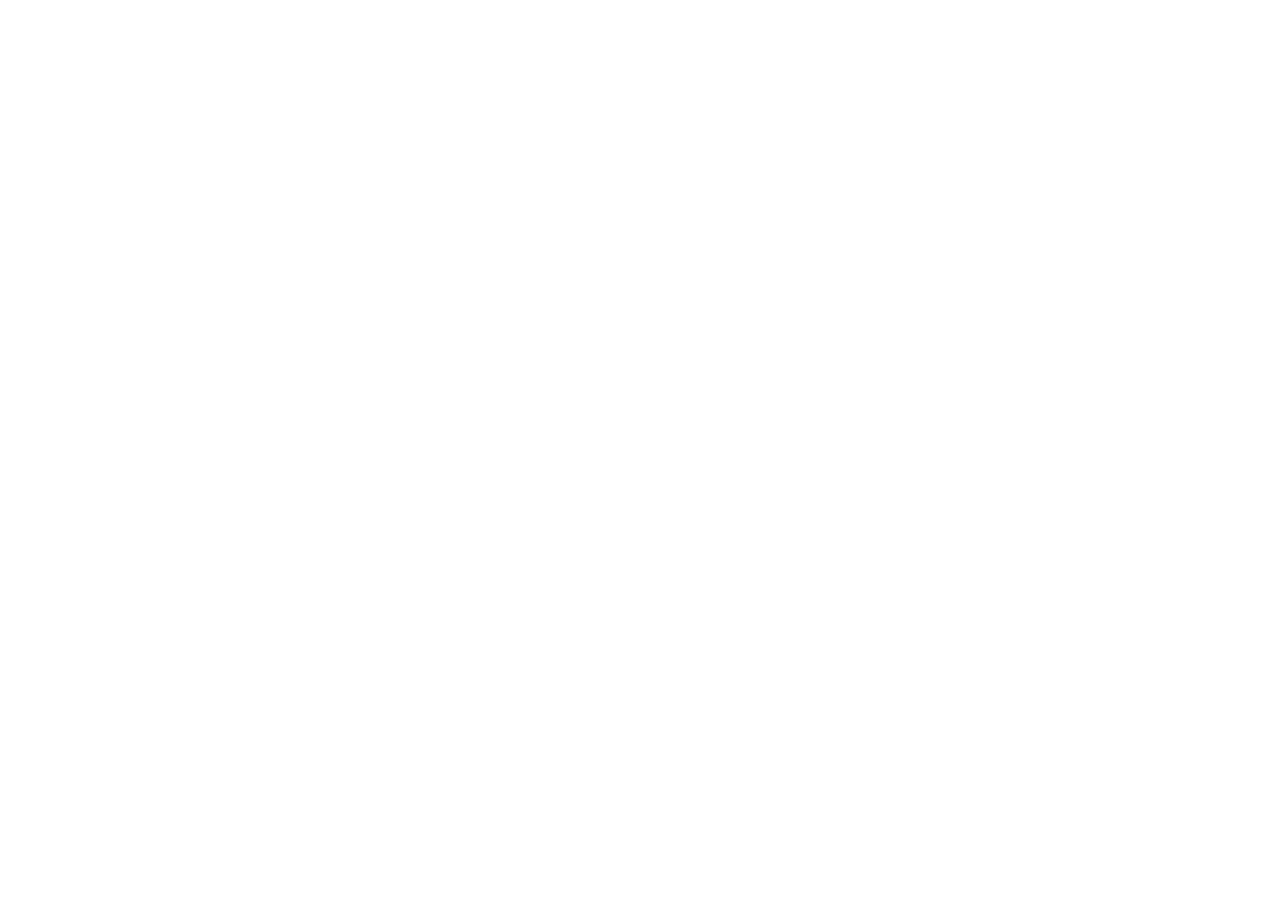
==== test.html @ aba90f04 "Targets with start of map infowindow" ====
<!doctype html>
<head>
    <title>Visibly</title>
    <script>

/**
 * @license
 * Copyright 2019 Google LLC. All Rights Reserved.
 * SPDX-License-Identifier: Apache-2.0
 */
// Initialize and add the map
let map;

async function initMap() {
  // The location of Uluru
  const position = { lat: -25.344, lng: 131.031 };
  // Request needed libraries.
  //@ts-ignore
  const { Map } = await google.maps.importLibrary("maps");
  const { AdvancedMarkerElement } = await google.maps.importLibrary("marker");

  // The map, centered at Uluru
  map = new Map(document.getElementById("map"), {
    zoom: 4,
    center: position,
    mapId: "DEMO_MAP_ID",
  });

  // The marker, positioned at Uluru
  const marker = new AdvancedMarkerElement({
    map: map,
    position: position,
    title: "Uluru",
  });
}

initMap();

</script>

<script>(g=>{var h,a,k,p="The Google Maps JavaScript API",c="google",l="importLibrary",q="__ib__",m=document,b=window;b=b[c]||(b[c]={});var d=b.maps||(b.maps={}),r=new Set,e=new URLSearchParams,u=()=>h||(h=new Promise(async(f,n)=>{await (a=m.createElement("script"));e.set("libraries",[...r]+"");for(k in g)e.set(k.replace(/[A-Z]/g,t=>"_"+t[0].toLowerCase()),g[k]);e.set("callback",c+".maps."+q);a.src=`https://maps.${c}apis.com/maps/api/js?`+e;d[q]=f;a.onerror=()=>h=n(Error(p+" could not load."));a.nonce=m.querySelector("script[nonce]")?.nonce||"";m.head.append(a)}));d[l]?console.warn(p+" only loads once. Ignoring:",g):d[l]=(f,...n)=>r.add(f)&&u().then(()=>d[l](f,...n))})
        ({key: "AIzaSyBrxal5uPuRmcbRiIZiiVYQU2F5GSrRG34", v: "weekly"});</script>

</head>

<body>
    <div id="map"></div>
</body>

</html>
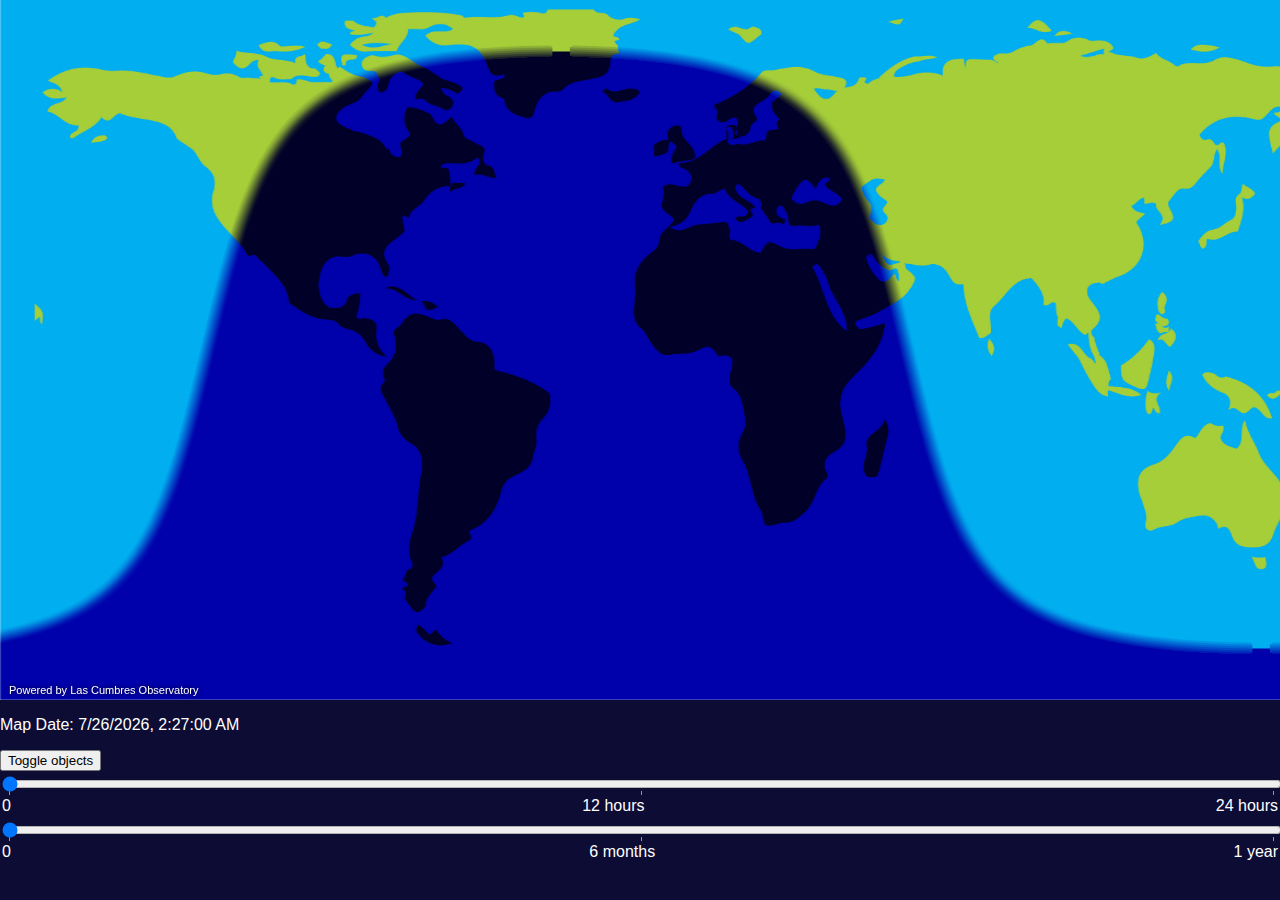
==== commit 9137b4ad: "Updating targets list" ====
--- a/test.html
+++ b/test.html
@@ -1,50 +1,229 @@
-<!doctype html>
+<html lang="en">
 <head>
-    <title>Visibly</title>
-    <script>
-
-/**
- * @license
- * Copyright 2019 Google LLC. All Rights Reserved.
- * SPDX-License-Identifier: Apache-2.0
- */
-// Initialize and add the map
-let map;
-
-async function initMap() {
-  // The location of Uluru
-  const position = { lat: -25.344, lng: 131.031 };
-  // Request needed libraries.
-  //@ts-ignore
-  const { Map } = await google.maps.importLibrary("maps");
-  const { AdvancedMarkerElement } = await google.maps.importLibrary("marker");
-
-  // The map, centered at Uluru
-  map = new Map(document.getElementById("map"), {
-    zoom: 4,
-    center: position,
-    mapId: "DEMO_MAP_ID",
-  });
-
-  // The marker, positioned at Uluru
-  const marker = new AdvancedMarkerElement({
-    map: map,
-    position: position,
-    title: "Uluru",
-  });
+  <meta charset="utf-8">
+  <meta name="viewport" content="width=device-width, initial-scale=1.0">
+
+  <title>Night Globe</title>
+  <meta name="description" content="Night Globe">
+  <meta name="author" content="Edward Gomez">
+
+  <link rel="stylesheet" href="css/styles.css?v=1.8.18">
+  <script type="module" src="js/suncalc.js"></script>
+  <script src="https://code.jquery.com/jquery-3.4.1.min.js" type="text/javascript"></script>
+  <script src="js/terminator.js?v=0.2.4"></script>
+  <script>
+	var map;
+  const globaltime = new Date();
+  let mapdate = new Date(globaltime);
+  let targets = [];
+  let markers = [];
+
+
+	// Add location placemarks
+  let placemarks = new Array();
+  // placemarks.push({lon:-156.26,lat:20.71,label:'Haleakala',link:'https://lco.global/observatory/sites/haleakala',id:'ogg'});
+  // placemarks.push({lon:149.06,lat:-31.27,label:'Siding\nSpring',link:'https://lco.global/observatory/sites/siding-spring',align:"left",id:'coj'});
+  // placemarks.push({lon:-16.51,lat:28.13,label:"Teide",link:'https://lco.global/observatory/sites/teide',align:"left", id:'tfn'});
+  // placemarks.push({lon:-70.81,lat:-30.17,label:"Cerro Tololo",link:'https://lco.global/observatory/sites/cerro-tololo',id:'lsc'});
+  // placemarks.push({lon:20.81,lat:-32.38,label:"Sutherland",link:'https://lco.global/observatory/sites/sutherland',id:'cpt'});
+  // placemarks.push({lon:-104.01,lat:30.68,label:"McDonald",link:'https://lco.global/observatory/sites/mcdonald',id:'elp'});
+  // placemarks.push({lon:30.595833,lat:34.763333,label:"Wise",link:'https://lco.global/observatory/sites/wise'});
+
+
+  const icons = {
+          galaxy: {
+          icon: "icons/galaxy_b.png",
+          },
+          nebula: {
+          icon: "icons/nebula_r.png",
+          },
+          cluster: {
+          icon: "icons/cluster_y.png",
+          },
+      };
+
+  function setMapDate(deltad, deltat) {
+        mapdate = new Date(globaltime);
+        mapdate.setDate(globaltime.getDate() + parseInt(deltad.value));
+        mapdate.setHours(globaltime.getHours() + parseInt(deltat.value))
+        map.update(mapdate);
+        document.getElementById("currentdate").innerHTML = mapdate.toLocaleString()
+    }
+
+    function getLongitudeWhereObjectOverhead(raDegrees, datetime) {
+            const j2000 = 2451545.0; // Julian date for the J2000 epoch
+            const millisecondsInADay = 86400000; // Milliseconds in a day
+            const siderealDayHours = 23.9344696; // Mean sidereal day in hours
+            const julianUnixEpoch = 2440587.5; // Julian date for Unix epoch (1970-01-01T00:00:00Z)
+
+            // Current time in milliseconds since Unix epoch
+            const now = datetime; //Date.now();
+
+            // Convert current datetime to Julian date
+            const jnow = (now / millisecondsInADay) + julianUnixEpoch;
+
+            // Time elapsed since J2000 in Julian days
+            const deltaJ = jnow - j2000;
+
+            // Calculate Greenwich Mean Sidereal Time (GMST) in hours
+            const gmst = (18.697374558 + 24.06570982441908 * deltaJ) % 24;
+
+            // Ensure GMST is non-negative
+            const gmstNormalized = gmst < 0 ? gmst + 24 : gmst;
+
+            // Convert GMST from hours to degrees (1 hour = 15 degrees)
+            const gmstDegrees = gmstNormalized * 15;
+
+            // Calculate the Hour Angle (HA) in degrees
+            let hourAngle = gmstDegrees - raDegrees;
+
+            // Normalize HA to the range [-180, 180]
+            if (hourAngle > 180) {
+                hourAngle -= 360;
+            } else if (hourAngle < -180) {
+                hourAngle += 360;
+            } 
+            
+            return -hourAngle ; // Return GMST in degrees
+        }
+
+        function setMarkers(time) {
+            let target;
+            let objtype;
+            for(let i = 0 ; i < targets.length; i += 1){
+                const celestialtarget = targets[i]
+                const lon = getLongitudeWhereObjectOverhead(celestialtarget.ra, time);
+                celestialtarget.avmcode.startsWith('5.') ? objtype = "galaxy" : objtype = "nebula";
+                if (celestialtarget.avmcode.startsWith('3.6') == true) objtype = "cluster";
+                targets[i] = {
+                    position: { lon: lon, lat: celestialtarget.dec },
+                    type: objtype,
+                    name: celestialtarget.name,
+                    desc: celestialtarget.desc,
+                    icon: objtype,
+                    ra: celestialtarget.ra,
+                    dec: celestialtarget.dec,
+                };
+            }
+        }
+
+        function showNightMarkersOnly(time){
+            deleteMarkers();
+            setMarkers(time);
+            const night = map.getShadowPosition()
+            const radius = map.getShadowRadiusFromAngle(18)
+            for (const marker of targets) {
+                if (mapDistance(marker.position.lat, marker.position.lon, night.lat, night.lon) < radius/1000) {
+                    markers.push(marker);
+                }
+            }
+        }
+
+    async function getTargets() {
+            let enddate = new Date(globaltime);
+            enddate.setDate(globaltime.getDate() + 14);
+            // const url = base_targets_url + "&start=" + globaltime.toISOString().substring(0, 19) + "&end=" + enddate.toISOString().substring(0, 19);
+            const url = "targets2.json"
+            const response = await fetch(url);
+            data = await response.json();
+            return data
+        }
+
+      async function initMap() {
+          map = new WorldMap({placemarks:placemarks,container:'section'});
+
+            getTargets().then(data => {
+                map.targets = targets = data.targets;
+                // loop over array targets running addMarker function for each target
+                showNightMarkersOnly(globaltime)
+                console.log(markers[20])
+                map.draw(markers);
+            });
+        }
+
+        // Sets the map on all markers in the array.
+    // function setMapOnAll(map) {
+    //   for (let i = 0; i < targets.length; i++) {
+    //       markers[i].setMap(map);
+    //   }
+    // }
+
+    // Removes the markers from the map, but keeps them in the array.
+    function hideMarkers() {
+    setMapOnAll(null);
+    }
+
+    // Shows any markers currently in the array.
+    function showMarkers() {
+    setMapOnAll(map);
+    }
+
+    // Deletes all markers in the array by removing references to them.
+    function deleteMarkers() {
+    markers = [];
+    }
+
+  function mapDistance(lat1, lon1, lat2, lon2) {
+    const r = 6371; // km
+    const p = Math.PI / 180;
+
+    const a = 0.5 - Math.cos((lat2 - lat1) * p) / 2
+                  + Math.cos(lat1 * p) * Math.cos(lat2 * p) *
+                    (1 - Math.cos((lon2 - lon1) * p)) / 2;
+
+    return 2 * r * Math.asin(Math.sqrt(a));
 }
 
-initMap();
-
-</script>
-
-<script>(g=>{var h,a,k,p="The Google Maps JavaScript API",c="google",l="importLibrary",q="__ib__",m=document,b=window;b=b[c]||(b[c]={});var d=b.maps||(b.maps={}),r=new Set,e=new URLSearchParams,u=()=>h||(h=new Promise(async(f,n)=>{await (a=m.createElement("script"));e.set("libraries",[...r]+"");for(k in g)e.set(k.replace(/[A-Z]/g,t=>"_"+t[0].toLowerCase()),g[k]);e.set("callback",c+".maps."+q);a.src=`https://maps.${c}apis.com/maps/api/js?`+e;d[q]=f;a.onerror=()=>h=n(Error(p+" could not load."));a.nonce=m.querySelector("script[nonce]")?.nonce||"";m.head.append(a)}));d[l]?console.warn(p+" only loads once. Ignoring:",g):d[l]=(f,...n)=>r.add(f)&&u().then(()=>d[l](f,...n))})
-        ({key: "AIzaSyBrxal5uPuRmcbRiIZiiVYQU2F5GSrRG34", v: "weekly"});</script>
+	window.onload = function() {
+	
+    initMap();
+
+    document.getElementById("currentdate").innerHTML = globaltime.toLocaleString()
+          var deltat = document.getElementById("time");
+          var deltad = document.getElementById("date");
+
+          deltat.addEventListener('click', () => {
+            setMapDate(deltad, deltat)
+            showNightMarkersOnly(mapdate)
+          });
+
+          deltad.addEventListener('click', () => {
+            setMapDate(deltad, deltat)
+            showNightMarkersOnly(mapdate)
+          });
+
+	}
+	</script>
 
 </head>
-
 <body>
-    <div id="map"></div>
+    <div style="display:none;">
+        <img id="galaxy" src="icons/galaxy_y.png" />
+        <img id="nebula" src="icons/nebula_r.png" />
+        <img id="cluster" src="icons/cluster_y.png" />
+    </div>
+    <div id="map" class="worldMap">
+        <img id="day" src="map-edit1-01.jpg" style="display:none;" />
+        <img id="night" src="map-night-edit1-01.jpg" style="display:none;" />
+  </div>
+  <section></section>
+  <p>Map Date:
+    <span id="currentdate"></span>
+  </p>
+  <div id="controls">
+      <button id="showall" onclick="showMarkers()">Toggle objects</button>
+      <input type="range" id="time" min="0" max="24" value="0" list="tickmarks"/>
+      <datalist id="tickmarks">
+          <option value="0" label="0"></option>
+          <option value="12" label="12 hours"></option>
+          <option value="24" label="24 hours"></option>
+      </datalist>
+      <input type="range" id="date" min="0" max="360" list="date-ticks" value="0"/>
+      <datalist id="date-ticks">
+        <option value="0" label="0"></option>
+        <option value="180" label="6 months"></option>
+        <option value="360" label="1 year"></option>
+      </datalist>
+  </div>
 </body>
-
 </html>--- a/css/styles.css
+++ b/css/styles.css
@@ -0,0 +1,249 @@
+:root {
+  --building-color: #FF9800;
+  --house-color: #0288D1;
+  --shop-color: #7B1FA2;
+  --warehouse-color: #558B2F;
+}
+
+/*
+ * Optional: Makes the sample page fill the window.
+ */
+html,
+body {
+  height: 100%;
+  margin: 0;
+  padding: 0;
+}
+
+/* Optional: Makes the map fill the window. */
+/*
+ * Always set the map height explicitly to define the size of the div element
+ * that contains the map.
+ *
+#map {
+  height: 100%;
+  width: 100%;
+} */
+
+/*
+ * Property styles in unhighlighted state.
+ */
+
+ #map { 
+  height:700px; 
+  width: 1400px; 
+  position:relative; 
+  }
+
+  input {
+      width: 100%;
+  }
+  datalist {
+      display: flex;
+      justify-content: space-between;
+  }
+
+.property {
+  align-items: center;
+  color: #263238;
+  display: flex;
+  font-size: 14px;
+  gap: 15px;
+  height: 30px;
+  justify-content: center;
+  padding: 4px;
+  position: relative;
+  position: relative;
+  transition: all 0.3s ease-out;
+  width: 30px;
+}
+
+.property::after {
+  transition: all 0.3s ease-out;
+  width: 0;
+  z-index: 1;
+}
+
+.property .icon {
+  align-items: center;
+  display: flex;
+  justify-content: center;
+  color: #FFFFFF;
+}
+
+.property .icon image {
+  height: 20px;
+  width: auto;
+}
+
+.property .details {
+  display: none;
+  flex-direction: column;
+  flex: 1;
+}
+
+.property .details .name {
+  font-weight: bold;
+}
+
+/*
+ * Property styles in highlighted state.
+ */
+.property.highlight {
+  background-color: #FFFFFF;
+  border-radius: 8px;
+  box-shadow: 10px 10px 5px rgba(0, 0, 0, 0.2);
+  height: auto;
+  padding: 8px 15px;
+  width: auto;
+}
+
+
+.property.highlight .details {
+  display: flex;
+  max-width: 200px;
+}
+body {
+      font-family: 'Oswald', sans-serif;
+  background-color: #0d0c34;
+  background-image: url('../imgs/serol_bg_sm.jpg');
+  color:#fff;
+  font-size:60%;
+}
+
+.heading {
+  padding:5px;
+    font-weight: 300;
+    color: #fff;
+    text-align: left;
+    font-size:2em;
+}
+.update {
+  background-color: #ef5030;
+  border-radius: 25px;
+  font-size:70%;
+  padding-left: 10px;
+}
+
+.controls i {
+  font-size: 2em;
+}
+
+img.logo{
+ width: 100%;
+ max-width:300px;
+ max-heigh:100px;
+}
+
+.label img {
+  max-height: 25px;
+  max-width: 25px;
+  display:inline-block;
+}
+
+.serol {
+  width:100%;
+  height:100%;
+}
+
+.container {
+  background-color: #0d0c34;
+  padding:5px;
+  display:inline-block;
+  border-radius: 25px;
+}
+
+.site {
+  border: 5px solid #aaa;
+  background-color: #0d0c34;
+  padding:5px;
+  display:inline-block;
+  border-radius: 25px;
+  z-index: 30;
+}
+.telescope{
+  display:inline-block;
+  height:100px;
+}
+
+.tfn {border-color: #263c6f;}
+.ogg {border-color: #3366dd;}
+.tlv {border-color: #0038b8 ;}
+.coj {border-color:#fac900;}
+.cpt {border-color:#004f00;}
+.elp {border-color:#700000;}
+.lsc {border-color: #f04e23;}
+
+
+.fa-sun{
+  color:#FFCE33;
+}
+
+.fa-clouds-sun{
+  --fa-secondary-color:#FFCE33;
+}
+
+.fa-toggle-on {
+  --fa-primary-color:green;
+  --fa-primary-opacity:1.0;
+  --fa-secondary-color:white;
+  --fa-secondary-opacity:1.0;
+}
+
+.fa-toggle-off {
+  --fa-primary-color:white;
+  --fa-secondary-color:#FFCE33;
+}
+
+.title{
+    font-size:2em;
+    display:inline-block;
+    margin:0;
+    padding:5px 0;
+}
+
+
+#buffer {
+  display: none;
+}
+
+.status canvas{
+  max-width: 100px;
+  max-height: 100px;
+}
+
+@media (min-width: 768px) {
+  .status { max-width:50px; max-height: 50px;}
+
+  .status canvas{
+    max-width: 50px;
+    max-height: 50px;
+  }
+  body {
+    font-size: 70%;
+  }
+}
+
+@media (min-width: 1024px){
+.status { max-width:75px; max-height: 75px;}
+  .status canvas {
+    max-width: 75px;
+    max-height: 75px;
+    width:100%;
+  }
+  body {
+    font-size: 80%;
+  }
+}
+
+@media (min-width: 1200px){
+.status { max-width:100px; max-height: 100px;}
+  .status canvas {
+    max-width: 100px;
+    max-height: 100px;
+    width:100%;
+  }
+  body {
+    font-size: 100%;
+  }
+}
